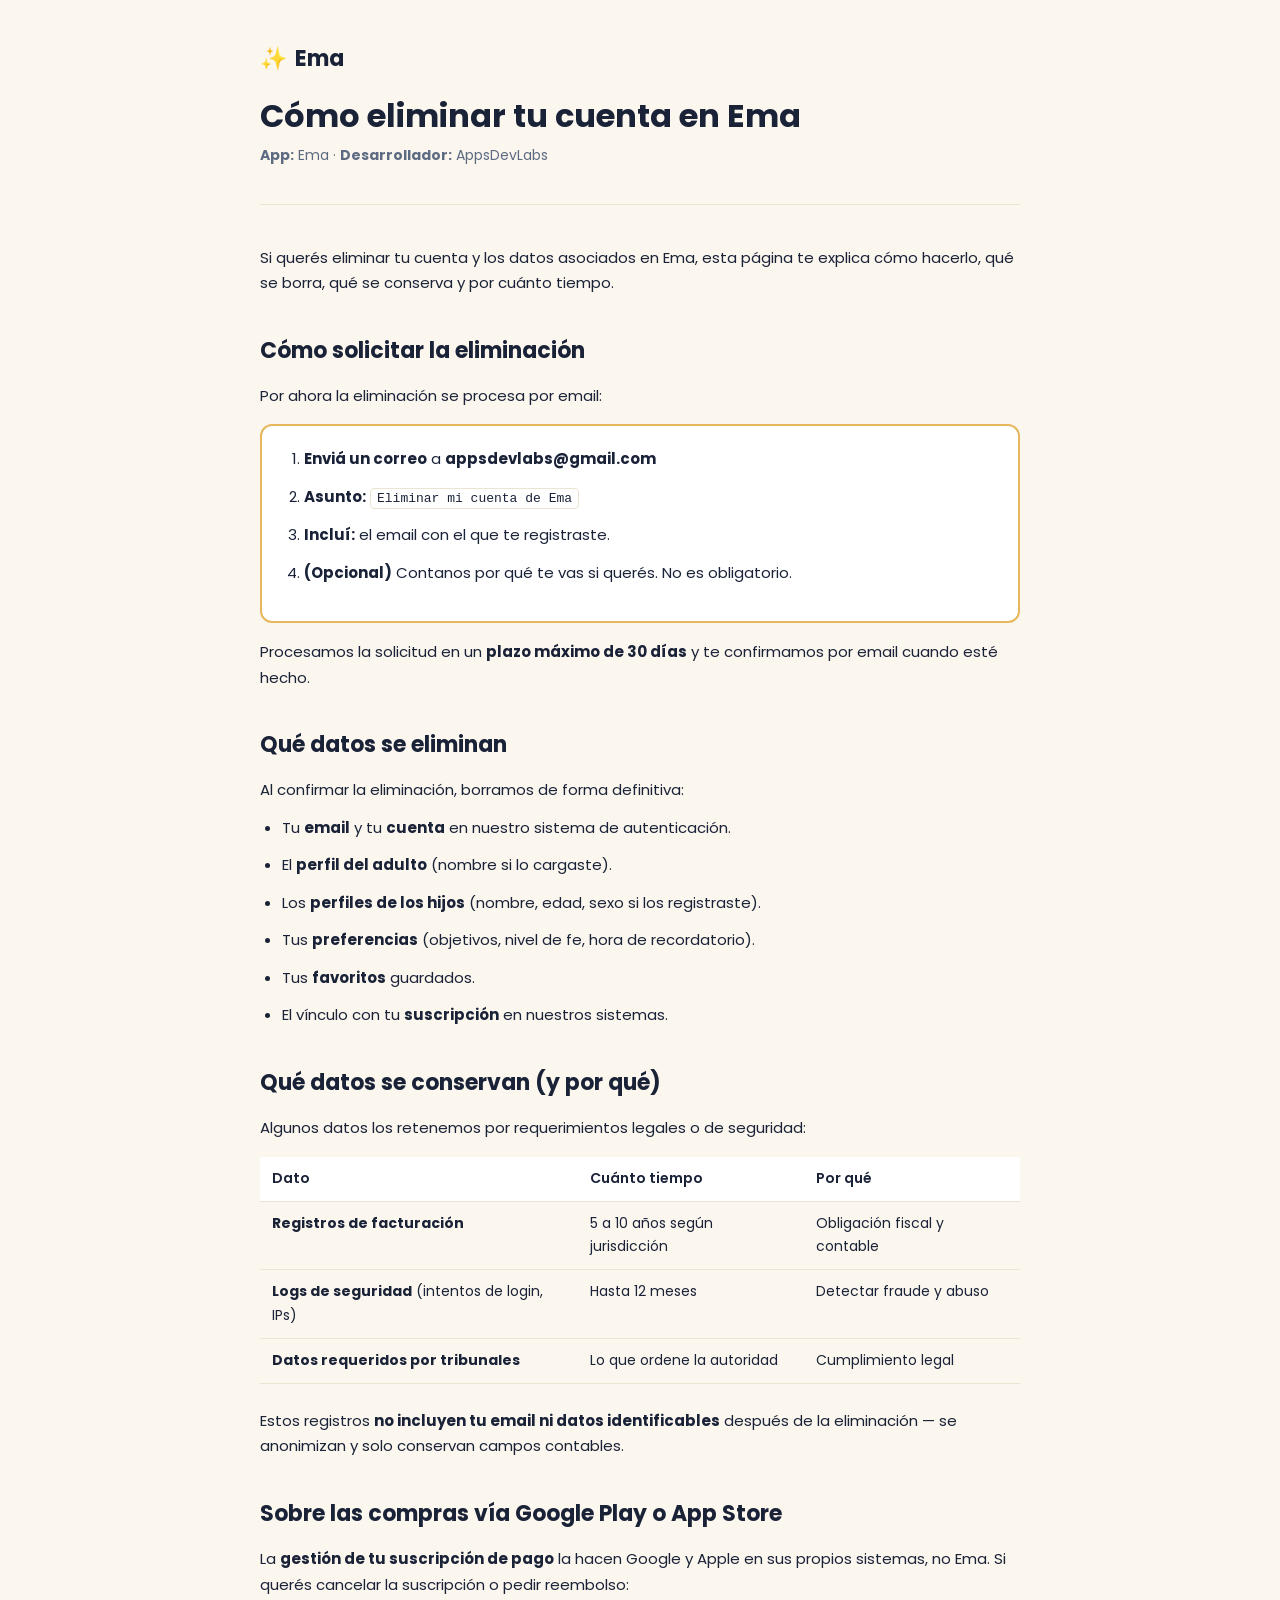
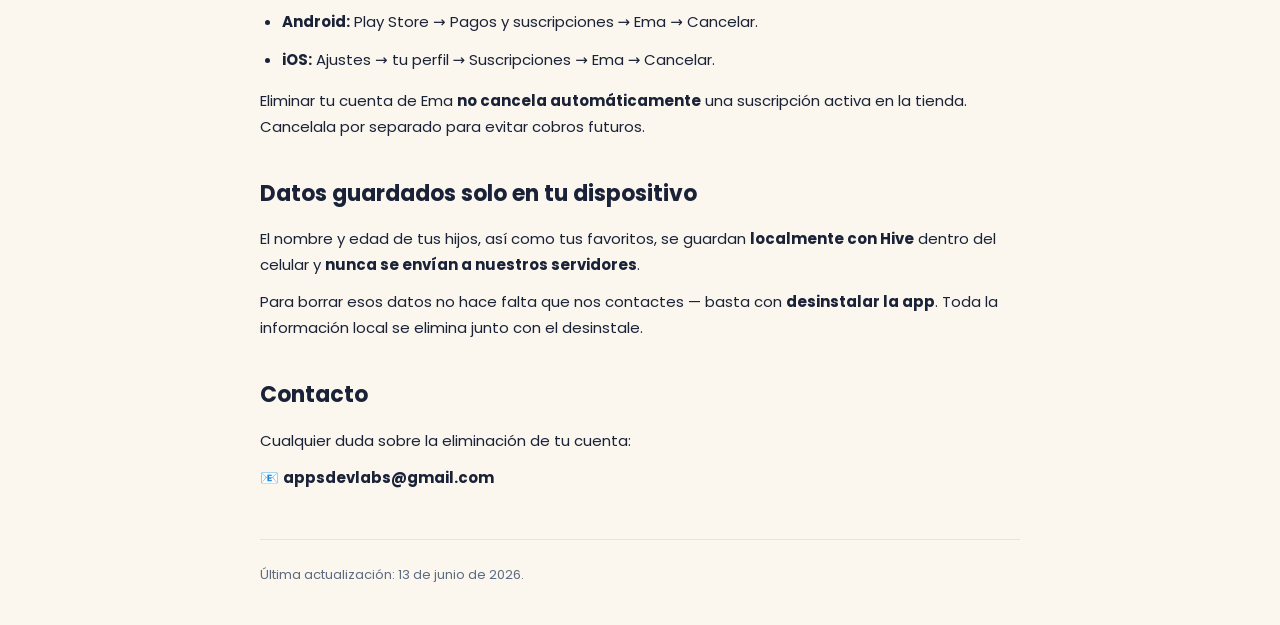
==== delete-account.html @ a0cf94a1 "Add HTML versions of privacy policy and account deletion Play Console rechaza las URLs '/blob/' de G" ====
<!DOCTYPE html>
<html lang="es">
<head>
  <meta charset="UTF-8">
  <meta name="viewport" content="width=device-width, initial-scale=1.0">
  <title>Cómo eliminar tu cuenta — Ema</title>
  <meta name="theme-color" content="#1A2238">
  <link rel="icon" type="image/svg+xml" href="favicon.svg">
  <link rel="preconnect" href="https://fonts.googleapis.com">
  <link rel="preconnect" href="https://fonts.gstatic.com" crossorigin>
  <link href="https://fonts.googleapis.com/css2?family=Poppins:wght@400;600;700&display=swap" rel="stylesheet">
  <style>
    :root {
      --primary: #1A2238;
      --accent: #E8B85F;
      --bg: #FBF6EE;
      --text: #1A2238;
      --text-secondary: #5D6B82;
      --border: #ECE4D2;
    }
    * { box-sizing: border-box; margin: 0; padding: 0; }
    body {
      font-family: 'Poppins', system-ui, sans-serif;
      background: var(--bg);
      color: var(--text);
      line-height: 1.7;
      padding: 40px 20px;
    }
    .container { max-width: 760px; margin: 0 auto; }
    header { margin-bottom: 40px; padding-bottom: 24px; border-bottom: 1px solid var(--border); }
    .brand {
      display: inline-flex; align-items: center; gap: 8px;
      font-size: 22px; font-weight: 700; color: var(--primary);
      text-decoration: none; margin-bottom: 20px;
    }
    .brand-mark { color: var(--accent); }
    h1 { font-size: 32px; font-weight: 700; line-height: 1.2; margin-bottom: 8px; }
    .meta { color: var(--text-secondary); font-size: 14px; }
    h2 { font-size: 22px; font-weight: 700; margin-top: 36px; margin-bottom: 14px; }
    p, li { font-size: 15px; margin-bottom: 12px; }
    ul, ol { padding-left: 22px; margin-bottom: 16px; }
    table {
      width: 100%; border-collapse: collapse; margin: 16px 0 24px;
      font-size: 14px;
    }
    th, td { padding: 10px 12px; text-align: left; border-bottom: 1px solid var(--border); vertical-align: top; }
    th { background: #fff; font-weight: 600; color: var(--primary); }
    a { color: var(--primary); text-decoration: underline; }
    a:hover { color: var(--accent); }
    code {
      background: #fff; padding: 2px 6px; border-radius: 4px;
      font-size: 13px; border: 1px solid var(--border);
    }
    .highlight {
      background: #fff; border: 2px solid var(--accent);
      border-radius: 12px; padding: 20px; margin: 16px 0;
    }
    .footer {
      margin-top: 48px; padding-top: 24px;
      border-top: 1px solid var(--border);
      color: var(--text-secondary); font-size: 13px;
    }
    @media (max-width: 600px) {
      body { padding: 24px 16px; }
      h1 { font-size: 26px; }
      h2 { font-size: 19px; }
      table, thead, tbody, tr, th, td { display: block; }
      th { display: none; }
      td { border: none; padding: 4px 0; }
      tr { border-bottom: 1px solid var(--border); padding: 12px 0; }
    }
  </style>
</head>
<body>
  <div class="container">
    <header>
      <a href="index.html" class="brand"><span class="brand-mark">✨</span> Ema</a>
      <h1>Cómo eliminar tu cuenta en Ema</h1>
      <p class="meta"><strong>App:</strong> Ema · <strong>Desarrollador:</strong> AppsDevLabs</p>
    </header>

    <p>Si querés eliminar tu cuenta y los datos asociados en Ema, esta página te explica cómo hacerlo, qué se borra, qué se conserva y por cuánto tiempo.</p>

    <h2>Cómo solicitar la eliminación</h2>
    <p>Por ahora la eliminación se procesa por email:</p>
    <div class="highlight">
      <ol>
        <li><strong>Enviá un correo</strong> a <strong>appsdevlabs@gmail.com</strong></li>
        <li><strong>Asunto:</strong> <code>Eliminar mi cuenta de Ema</code></li>
        <li><strong>Incluí:</strong> el email con el que te registraste.</li>
        <li><strong>(Opcional)</strong> Contanos por qué te vas si querés. No es obligatorio.</li>
      </ol>
    </div>
    <p>Procesamos la solicitud en un <strong>plazo máximo de 30 días</strong> y te confirmamos por email cuando esté hecho.</p>

    <h2>Qué datos se eliminan</h2>
    <p>Al confirmar la eliminación, borramos de forma definitiva:</p>
    <ul>
      <li>Tu <strong>email</strong> y tu <strong>cuenta</strong> en nuestro sistema de autenticación.</li>
      <li>El <strong>perfil del adulto</strong> (nombre si lo cargaste).</li>
      <li>Los <strong>perfiles de los hijos</strong> (nombre, edad, sexo si los registraste).</li>
      <li>Tus <strong>preferencias</strong> (objetivos, nivel de fe, hora de recordatorio).</li>
      <li>Tus <strong>favoritos</strong> guardados.</li>
      <li>El vínculo con tu <strong>suscripción</strong> en nuestros sistemas.</li>
    </ul>

    <h2>Qué datos se conservan (y por qué)</h2>
    <p>Algunos datos los retenemos por requerimientos legales o de seguridad:</p>
    <table>
      <thead><tr><th>Dato</th><th>Cuánto tiempo</th><th>Por qué</th></tr></thead>
      <tbody>
        <tr><td><strong>Registros de facturación</strong></td><td>5 a 10 años según jurisdicción</td><td>Obligación fiscal y contable</td></tr>
        <tr><td><strong>Logs de seguridad</strong> (intentos de login, IPs)</td><td>Hasta 12 meses</td><td>Detectar fraude y abuso</td></tr>
        <tr><td><strong>Datos requeridos por tribunales</strong></td><td>Lo que ordene la autoridad</td><td>Cumplimiento legal</td></tr>
      </tbody>
    </table>
    <p>Estos registros <strong>no incluyen tu email ni datos identificables</strong> después de la eliminación — se anonimizan y solo conservan campos contables.</p>

    <h2>Sobre las compras vía Google Play o App Store</h2>
    <p>La <strong>gestión de tu suscripción de pago</strong> la hacen Google y Apple en sus propios sistemas, no Ema. Si querés cancelar la suscripción o pedir reembolso:</p>
    <ul>
      <li><strong>Android:</strong> Play Store → Pagos y suscripciones → Ema → Cancelar.</li>
      <li><strong>iOS:</strong> Ajustes → tu perfil → Suscripciones → Ema → Cancelar.</li>
    </ul>
    <p>Eliminar tu cuenta de Ema <strong>no cancela automáticamente</strong> una suscripción activa en la tienda. Cancelala por separado para evitar cobros futuros.</p>

    <h2>Datos guardados solo en tu dispositivo</h2>
    <p>El nombre y edad de tus hijos, así como tus favoritos, se guardan <strong>localmente con Hive</strong> dentro del celular y <strong>nunca se envían a nuestros servidores</strong>.</p>
    <p>Para borrar esos datos no hace falta que nos contactes — basta con <strong>desinstalar la app</strong>. Toda la información local se elimina junto con el desinstale.</p>

    <h2>Contacto</h2>
    <p>Cualquier duda sobre la eliminación de tu cuenta:</p>
    <p>📧 <strong>appsdevlabs@gmail.com</strong></p>

    <div class="footer">
      Última actualización: 13 de junio de 2026.
    </div>
  </div>
</body>
</html>
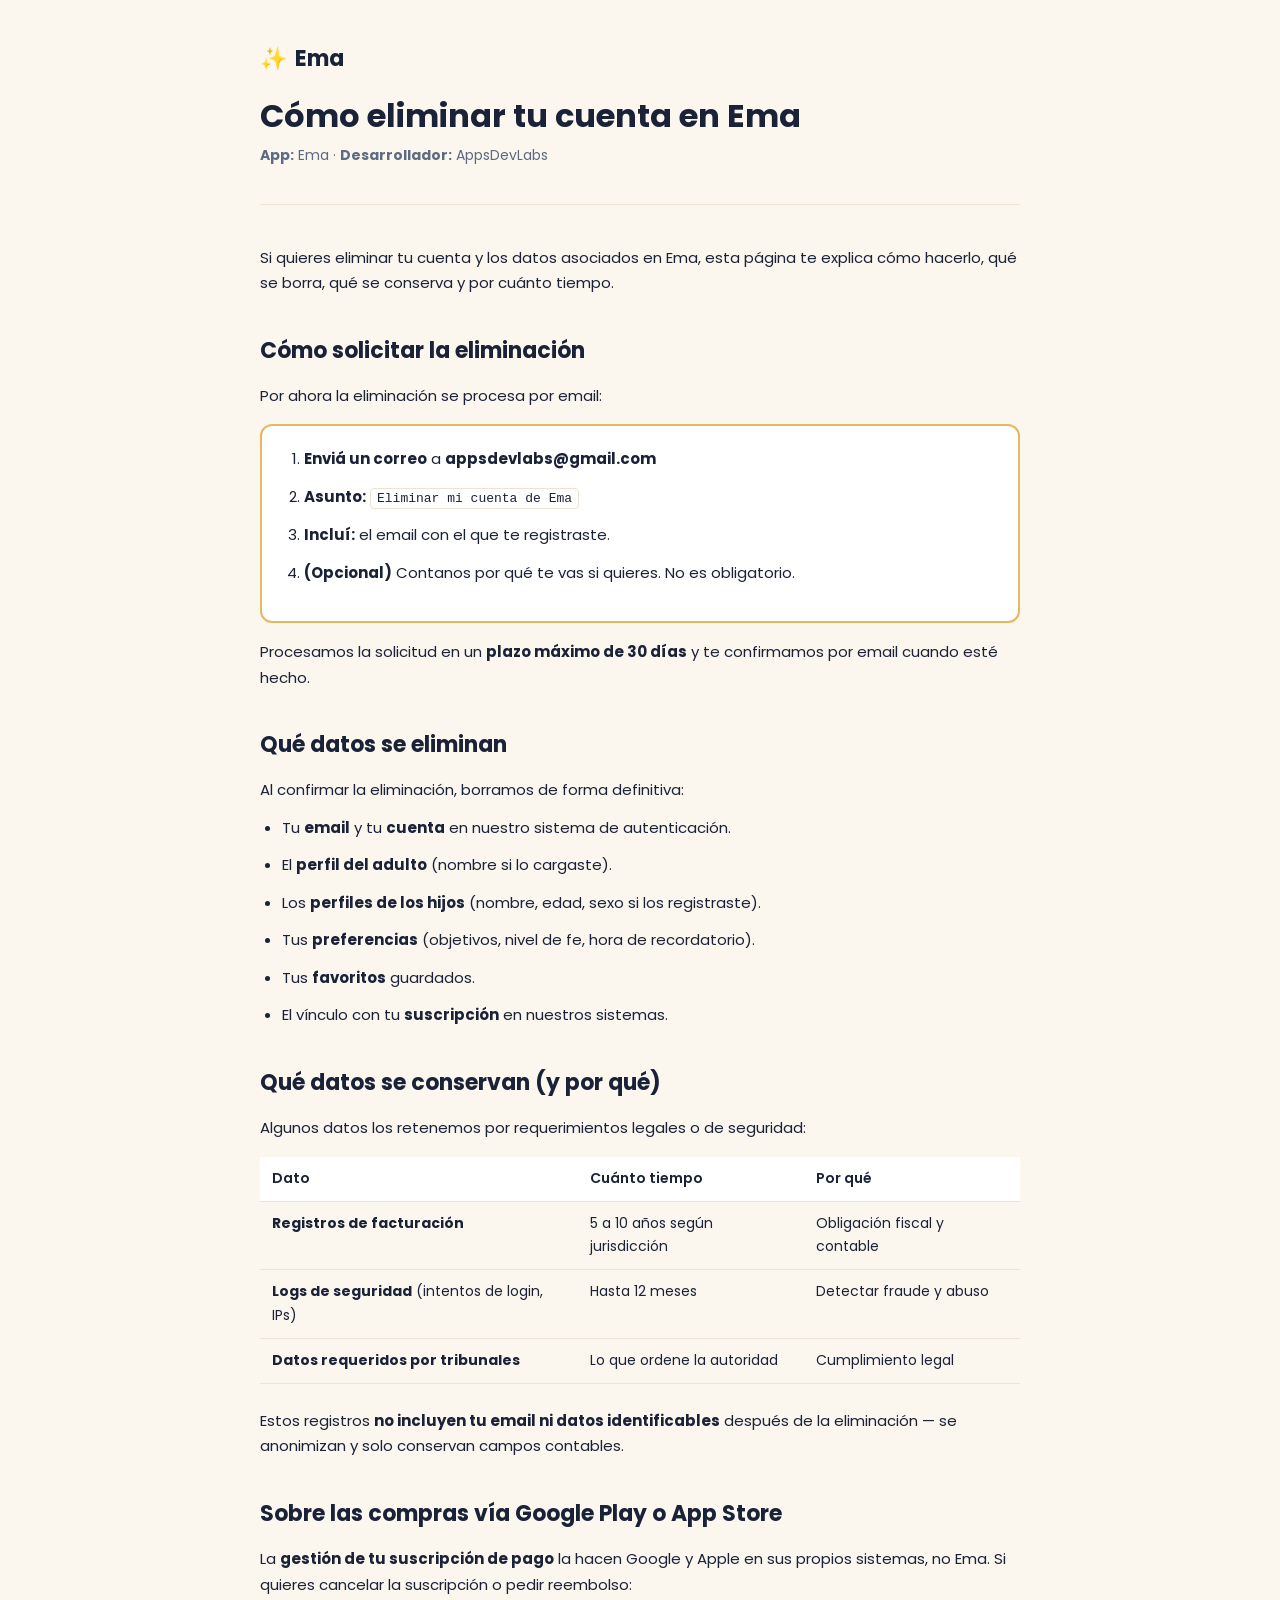
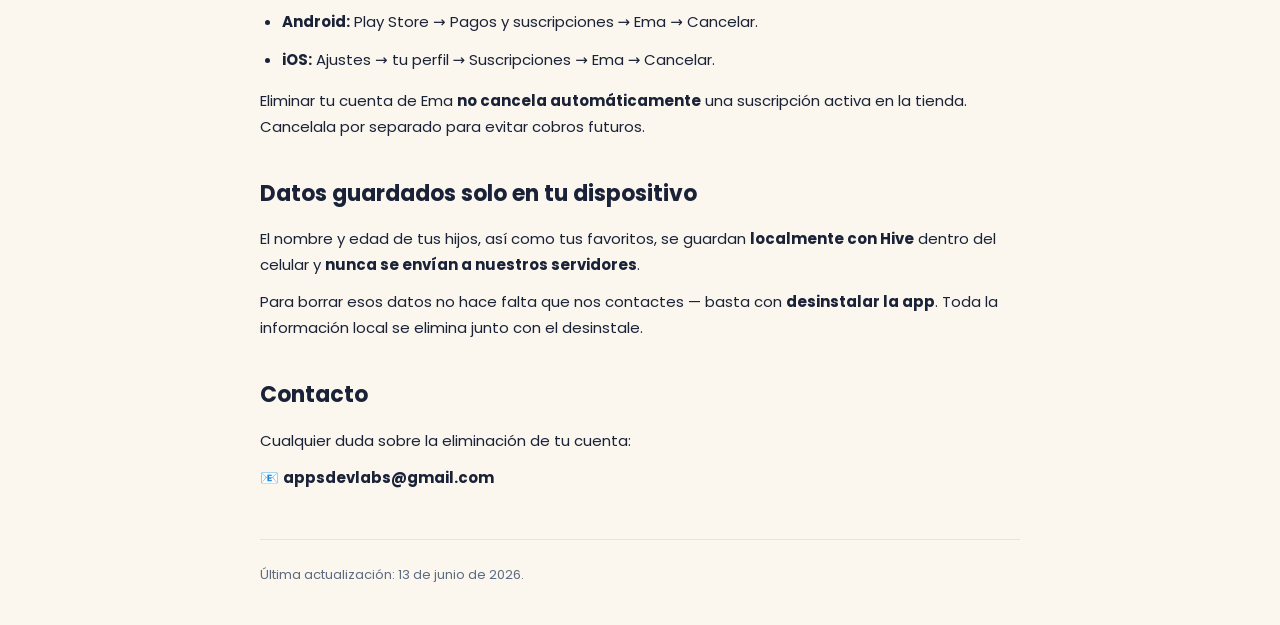
==== commit b2ab9776: "Neutralizar voseo → tuteo neutro LatAm 42 sustituciones en 5 archivos: - index.html: 19 cambios (que" ====
--- a/delete-account.html
+++ b/delete-account.html
@@ -5,7 +5,7 @@
   <meta name="viewport" content="width=device-width, initial-scale=1.0">
   <title>Cómo eliminar tu cuenta — Ema</title>
   <meta name="theme-color" content="#1A2238">
-  <link rel="icon" type="image/svg+xml" href="favicon.svg">
+  <link rel="icon" type="image/png" href="favicon.png">
   <link rel="preconnect" href="https://fonts.googleapis.com">
   <link rel="preconnect" href="https://fonts.gstatic.com" crossorigin>
   <link href="https://fonts.googleapis.com/css2?family=Poppins:wght@400;600;700&display=swap" rel="stylesheet">
@@ -79,7 +79,7 @@
       <p class="meta"><strong>App:</strong> Ema · <strong>Desarrollador:</strong> AppsDevLabs</p>
     </header>
 
-    <p>Si querés eliminar tu cuenta y los datos asociados en Ema, esta página te explica cómo hacerlo, qué se borra, qué se conserva y por cuánto tiempo.</p>
+    <p>Si quieres eliminar tu cuenta y los datos asociados en Ema, esta página te explica cómo hacerlo, qué se borra, qué se conserva y por cuánto tiempo.</p>
 
     <h2>Cómo solicitar la eliminación</h2>
     <p>Por ahora la eliminación se procesa por email:</p>
@@ -88,7 +88,7 @@
         <li><strong>Enviá un correo</strong> a <strong>appsdevlabs@gmail.com</strong></li>
         <li><strong>Asunto:</strong> <code>Eliminar mi cuenta de Ema</code></li>
         <li><strong>Incluí:</strong> el email con el que te registraste.</li>
-        <li><strong>(Opcional)</strong> Contanos por qué te vas si querés. No es obligatorio.</li>
+        <li><strong>(Opcional)</strong> Contanos por qué te vas si quieres. No es obligatorio.</li>
       </ol>
     </div>
     <p>Procesamos la solicitud en un <strong>plazo máximo de 30 días</strong> y te confirmamos por email cuando esté hecho.</p>
@@ -117,7 +117,7 @@
     <p>Estos registros <strong>no incluyen tu email ni datos identificables</strong> después de la eliminación — se anonimizan y solo conservan campos contables.</p>
 
     <h2>Sobre las compras vía Google Play o App Store</h2>
-    <p>La <strong>gestión de tu suscripción de pago</strong> la hacen Google y Apple en sus propios sistemas, no Ema. Si querés cancelar la suscripción o pedir reembolso:</p>
+    <p>La <strong>gestión de tu suscripción de pago</strong> la hacen Google y Apple en sus propios sistemas, no Ema. Si quieres cancelar la suscripción o pedir reembolso:</p>
     <ul>
       <li><strong>Android:</strong> Play Store → Pagos y suscripciones → Ema → Cancelar.</li>
       <li><strong>iOS:</strong> Ajustes → tu perfil → Suscripciones → Ema → Cancelar.</li>
